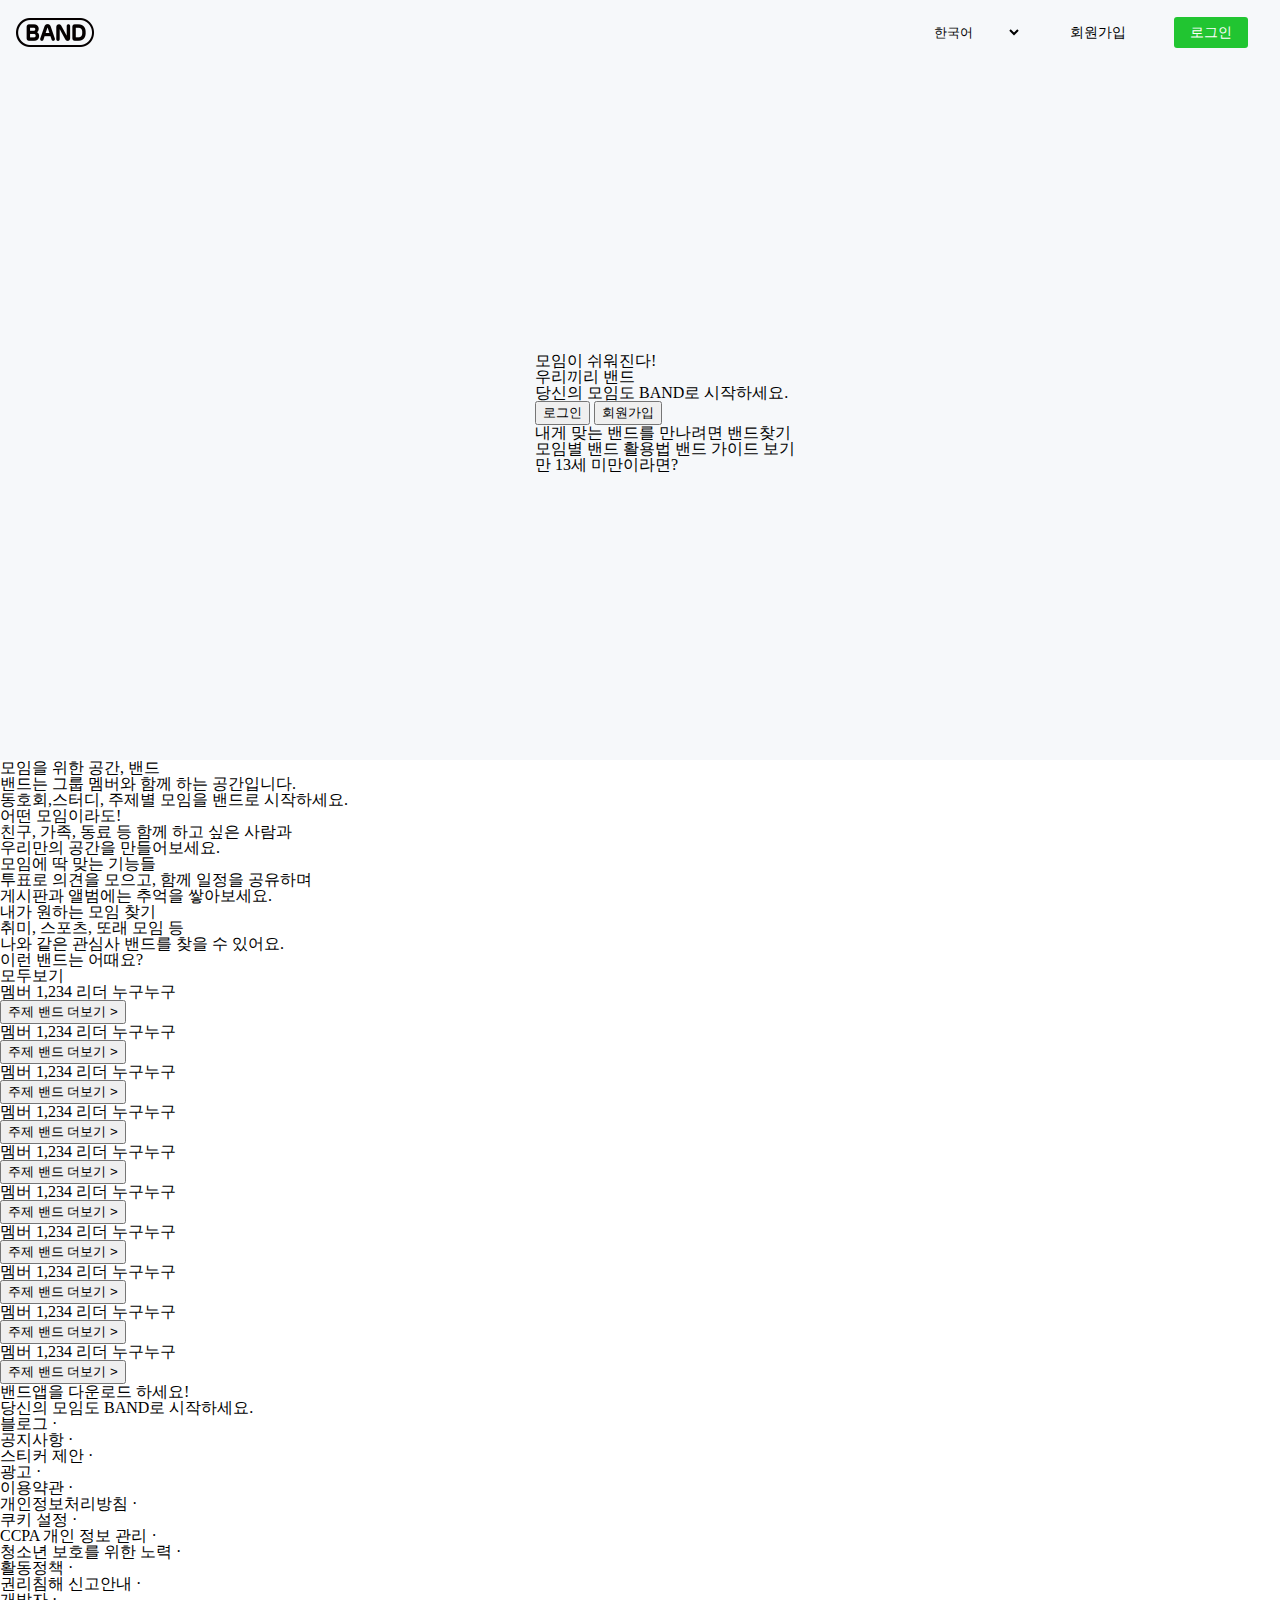
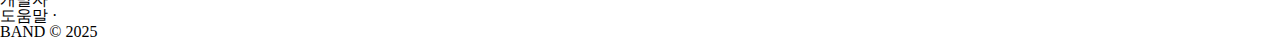
==== 네이버 같이.html @ 45ed2bb4 "naver_clone" ====
<!DOCTYPE html>
<html lang="ko">
<head>
    <meta charset="UTF-8">
    <meta name="viewport" content="width=device-width, initial-scale=1.0">
    <title>Document</title>
    <link rel="stylesheet" href="./css/reset.css">
    <link rel="stylesheet" href="./css/style네이버 같이.css">
    <style>

    </style>
</head>
<body>
    <header>
        <h1 class="logo"></h1>
        <ul class="header_menu">
            <li>
                <select name="lang" id="lang" class="lang_select">
                    <option value="en">영어</option>
                    <option value="ko" selected>한국어</option>
                    <!-- selected처음으로 보여지게함 -->
                    <option value="jp">일본어</option>
                    <option value="ch">중국어</option>
                </select>
            </li>
            <li>
                <a href="#">
                    회원가입
                </a>
            </li>
            <li>
                <a href="#">
                    로그인
                </a>
            </li>
        </ul>
    </header>

    <main>
        <section class="main_container">
            <figure class="phone_ui"></figure>
            <div class="main_text_box">
                <h2>
                    모임이 쉬워진다!
                    <br>
                    우리끼리 밴드
                </h2>
                <p>당신의 모임도 BAND로 시작하세요.</p>

                <div class="button_box">
                    <button>
                        <a href="#">
                            로그인
                        </a>
                    </button>
                    <button>
                        <a href="#">
                            회원가입
                        </a>
                    </button>
                </div>

                <div class="link_text_box">
                    <p>
                        내게 맞는 밴드를 만나려면 
                        <a href="#">
                            밴드찾기
                        </a>
                    </p>
                    <p>
                        모임별 밴드 활용법
                        <a href="#">
                            밴드 가이드 보기
                        </a>
                    </p>
                    <p>
                        만 13세 미만이라면?
                        <a href="#"></a>
                    </p>
                </div>
            </div>
        </section>

        <section class="bg_img_container">
            <h2>모임을 위한 공간, 밴드</h2>
            <p>
                밴드는 그룹 멤버와 함께 하는 공간입니다.
                <br>
                동호회,스터디, 주제별 모임을 밴드로 시작하세요.
            </p>
        </section>

        <section class="band_function">
            <ul>
                <li class="function_list">
                    <figure class="function_1"></figure>
                    <h2>
                        어떤 모임이라도!
                    </h2>
                    <p>
                        친구, 가족, 동료 등 함께 하고 싶은 사람과
                        <br>
                        우리만의 공간을 만들어보세요.
                    </p>
                </li>
                <li class="function_list">
                    <figure class="function_2"></figure>
                    <h2>
                        모임에 딱 맞는 기능들
                    </h2>
                    <p>
                        투표로 의견을 모으고, 함께 일정을 공유하며
                        <br>
                        게시판과 앨범에는 추억을 쌓아보세요.
                    </p>
                </li>
                <li class="function_list">
                    <figure class="function_3"></figure>
                    <h2>
                        내가 원하는 모임 찾기
                    </h2>
                    <p>
                        취미, 스포츠, 또래 모임 등
                        <br>
                        나와 같은 관심사 밴드를 찾을 수 있어요.
                    </p>
                </li>
            </ul>
        </section>

        <section class="band_recommend">
            <div class="wrpper">
                <div class="recommend_text">
                    <h2>
                        이런 밴드는 어때요?
                    </h2>
                    <a href="#">
                        모두보기
                    </a>
                </div>

                <ul class="recommend_ul">
                    <li class="recommend_list">
                        <figure></figure>
                        <div class="recommend_list_text">
                            <h2></h2>
                            <p></p>
                            <div>
                                <span>멤버 1,234</span>
                                <span>리더 누구누구</span>
                            </div>
                            <button class="more">
                                <span>주제</span>
                                밴드 더보기 >
                            </button>
                        </div>
                    </li>
                    <li class="recommend_list">
                        <figure></figure>
                        <div class="recommend_list_text">
                            <h2></h2>
                            <p></p>
                            <div>
                                <span>멤버 1,234</span>
                                <span>리더 누구누구</span>
                            </div>
                            <button class="more">
                                <span>주제</span>
                                밴드 더보기 >
                            </button>
                        </div>
                    </li>
                    <li class="recommend_list">
                        <figure></figure>
                        <div class="recommend_list_text">
                            <h2></h2>
                            <p></p>
                            <div>
                                <span>멤버 1,234</span>
                                <span>리더 누구누구</span>
                            </div>
                            <button class="more">
                                <span>주제</span>
                                밴드 더보기 >
                            </button>
                        </div>
                    </li>
                    <li class="recommend_list">
                        <figure></figure>
                        <div class="recommend_list_text">
                            <h2></h2>
                            <p></p>
                            <div>
                                <span>멤버 1,234</span>
                                <span>리더 누구누구</span>
                            </div>
                            <button class="more">
                                <span>주제</span>
                                밴드 더보기 >
                            </button>
                        </div>
                    </li>
                    <li class="recommend_list">
                        <figure></figure>
                        <div class="recommend_list_text">
                            <h2></h2>
                            <p></p>
                            <div>
                                <span>멤버 1,234</span>
                                <span>리더 누구누구</span>
                            </div>
                            <button class="more">
                                <span>주제</span>
                                밴드 더보기 >
                            </button>
                        </div>
                    </li>
                    <li class="recommend_list">
                        <figure></figure>
                        <div class="recommend_list_text">
                            <h2></h2>
                            <p></p>
                            <div>
                                <span>멤버 1,234</span>
                                <span>리더 누구누구</span>
                            </div>
                            <button class="more">
                                <span>주제</span>
                                밴드 더보기 >
                            </button>
                        </div>
                    </li>
                    <li class="recommend_list">
                        <figure></figure>
                        <div class="recommend_list_text">
                            <h2></h2>
                            <p></p>
                            <div>
                                <span>멤버 1,234</span>
                                <span>리더 누구누구</span>
                            </div>
                            <button class="more">
                                <span>주제</span>
                                밴드 더보기 >
                            </button>
                        </div>
                    </li>
                    <li class="recommend_list">
                        <figure></figure>
                        <div class="recommend_list_text">
                            <h2></h2>
                            <p></p>
                            <div>
                                <span>멤버 1,234</span>
                                <span>리더 누구누구</span>
                            </div>
                            <button class="more">
                                <span>주제</span>
                                밴드 더보기 >
                            </button>
                        </div>
                    </li>
                    <li class="recommend_list">
                        <figure></figure>
                        <div class="recommend_list_text">
                            <h2></h2>
                            <p></p>
                            <div>
                                <span>멤버 1,234</span>
                                <span>리더 누구누구</span>
                            </div>
                            <button class="more">
                                <span>주제</span>
                                밴드 더보기 >
                            </button>
                        </div>
                    </li>
                    <li class="recommend_list">
                        <figure></figure>
                        <div class="recommend_list_text">
                            <h2></h2>
                            <p></p>
                            <div>
                                <span>멤버 1,234</span>
                                <span>리더 누구누구</span>
                            </div>
                            <button class="more">
                                <span>주제</span>
                                밴드 더보기 >
                            </button>
                        </div>
                    </li>
                </ul>
            </div>
        </section>

        <section class="download">
            <div class="download_left">
                <figure></figure>
                <div>
                    <h2>밴드앱을 다운로드 하세요!</h2>
                    <p>당신의 모임도 BAND로 시작하세요.</p>
                </div>
            </div>
            <div class="download_store">
                <a href="#"></a>
                <a href="#"></a>
            </div>
        </section>
    </main>

    <footer>
        <ul>
            <li>블로그 ·</li>
            <li>공지사항 ·</li>
            <li>스티커 제안 ·</li>
            <li>광고 ·</li>
            <li>이용약관 ·</li>
            <li>개인정보처리방침 ·</li>
            <li>쿠키 설정 ·</li>
            <li>CCPA 개인 정보 관리 ·</li>
            <li>청소년 보호를 위한 노력 ·</li>
            <li>활동정책 ·</li>
            <li>권리침해 신고안내 ·</li>
            <li>개발자 ·</li>
            <li>도움말 ·</li>
        </ul>
        <p>
            BAND © 2025
        </p>
    </footer>
</body>
</html>
---- css/style네이버 같이.css ----
/* 헤더 시작 */
.logo {
    background: url(../image/로고들.png);
    width: 78px;
    height: 29px;
    background-position: 0 -98px;
}

header,
.header_menu {
    display: flex;
    justify-content: space-between;
    align-items: center;
}

header {
    padding: 16px;
    background: #f6f8fa;
}

.header_menu > li {
    padding: 0 16px;
    font-size: 14px;
}

.lang_select {
    padding: 8px;
    width: 100px;
    border: none;
    outline: none;
    /* outline: none; 보더 겉에 검은 상자 체크 없어짐*/
    background: #f6f8fa;
}

.lang_select:hover {
    text-decoration: underline;
    cursor: pointer;
    /* cursor: pointer; 손모양 변경 */
}

.header_menu > li > a {
    padding: 8px 16px;
}

.header_menu > li:last-child > a {
    color: #fff;
    background-color: #21c531;
    border-radius: 3px;
    transition: 0.3s;
}

.header_menu > li:last-child > a:hover {
    box-shadow: 0 4px 5px rgba(33, 197, 49, 0.3);
}
/* 헤더 끝 */

/* main_container 시작 */
.main_container {
    background-color: #f6f8fa;
    display: flex;
    justify-content: center;
    gap: 50px;
    align-items: center;
}

.phone_ui {
    background: url(../image/네이버\ 밴드\ 메인.jpg);
    width: 540;
    height: 695px;
    background-size: 540px auto;
    
}
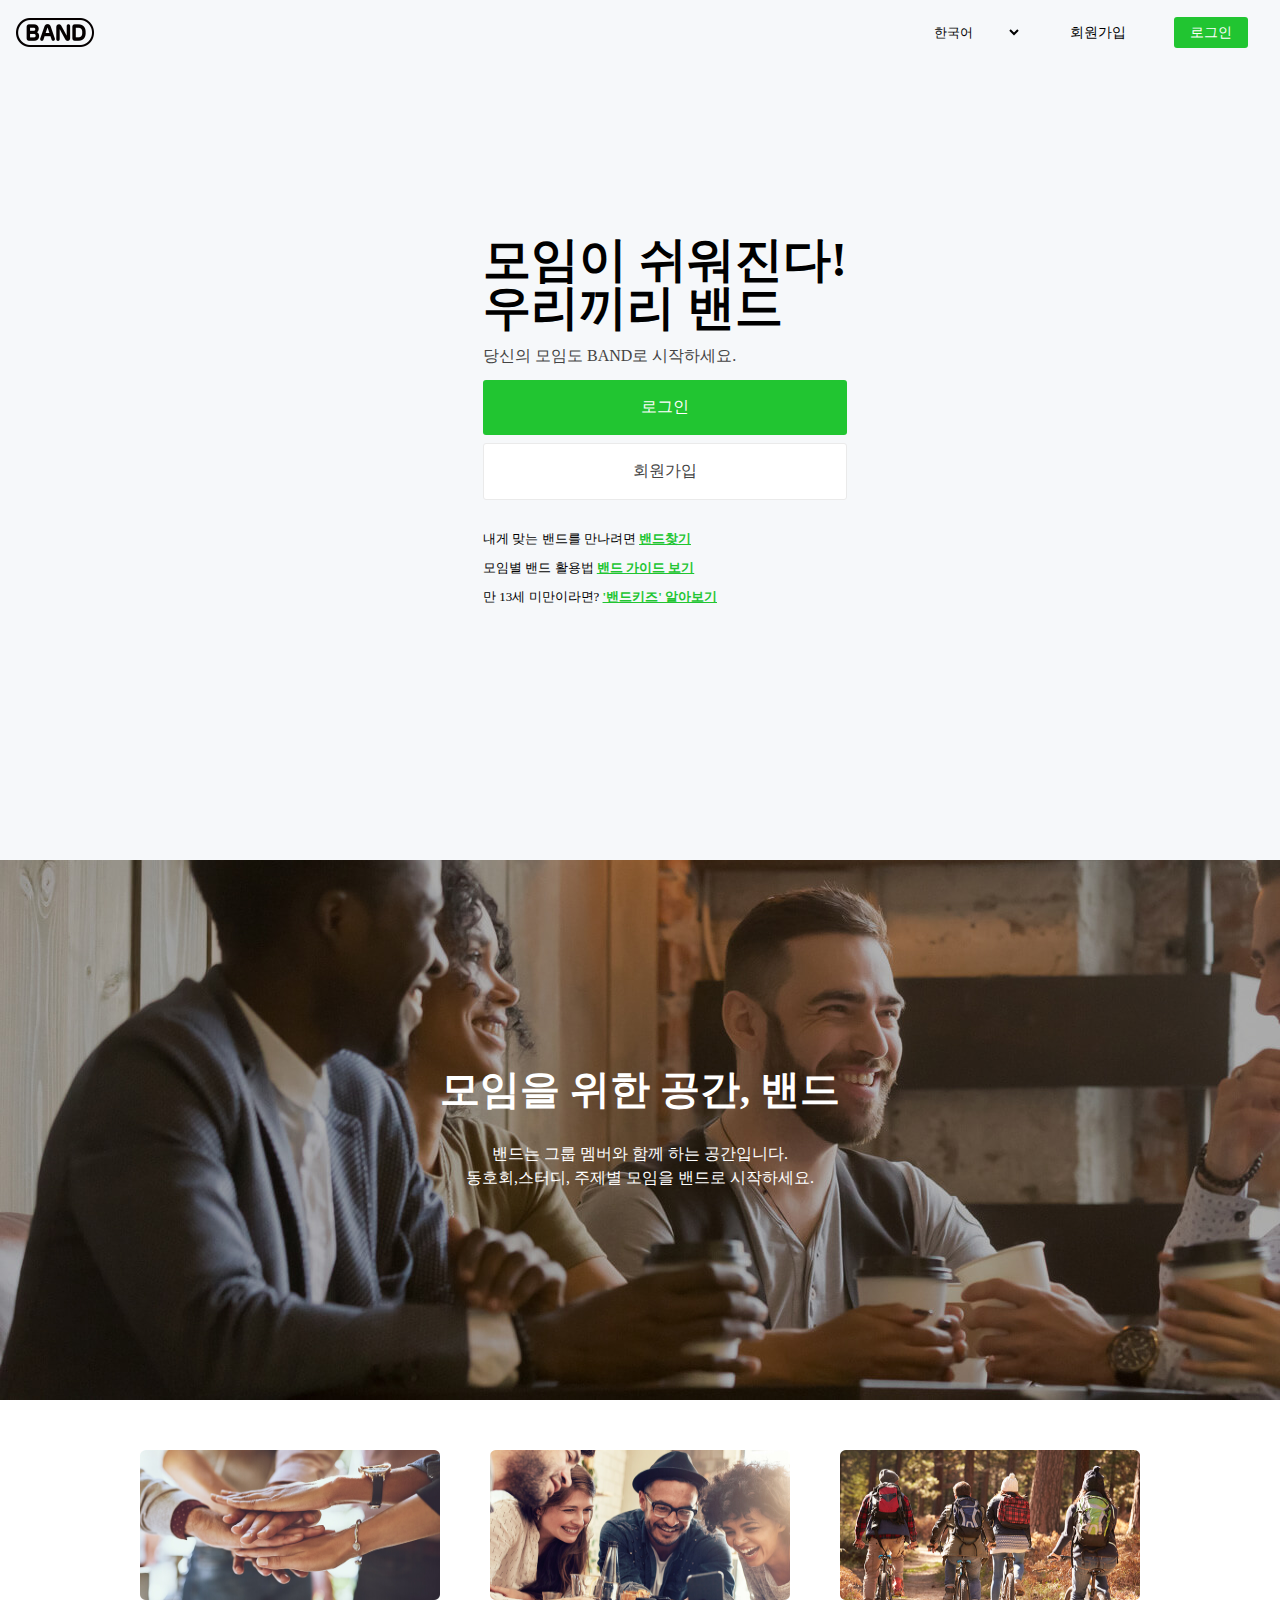
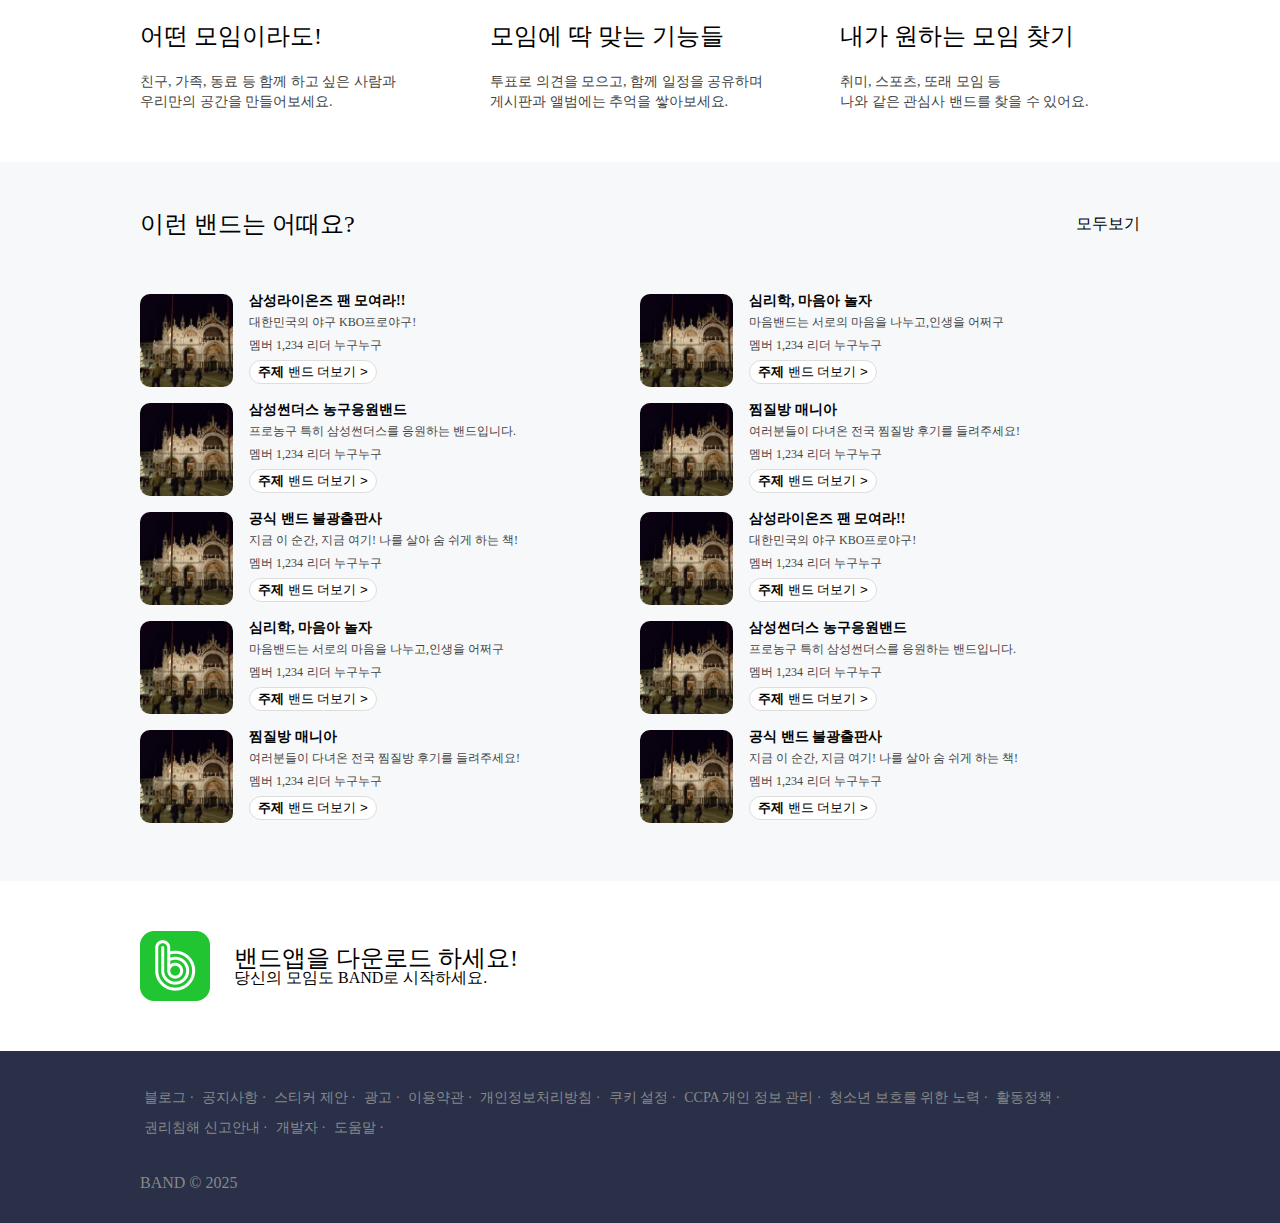
==== commit ba322f8d: "naver_clone" ====
--- a/네이버 같이.html
+++ b/네이버 같이.html
@@ -6,9 +6,6 @@
     <title>Document</title>
     <link rel="stylesheet" href="./css/reset.css">
     <link rel="stylesheet" href="./css/style네이버 같이.css">
-    <style>
-
-    </style>
 </head>
 <body>
     <header>
@@ -75,7 +72,9 @@
                     </p>
                     <p>
                         만 13세 미만이라면?
-                        <a href="#"></a>
+                        <a href="#">
+                            '밴드키즈' 알아보기
+                        </a>
                     </p>
                 </div>
             </div>
@@ -143,143 +142,143 @@
                     <li class="recommend_list">
                         <figure></figure>
                         <div class="recommend_list_text">
-                            <h2></h2>
-                            <p></p>
-                            <div>
-                                <span>멤버 1,234</span>
-                                <span>리더 누구누구</span>
-                            </div>
-                            <button class="more">
-                                <span>주제</span>
-                                밴드 더보기 >
-                            </button>
-                        </div>
-                    </li>
-                    <li class="recommend_list">
-                        <figure></figure>
-                        <div class="recommend_list_text">
-                            <h2></h2>
-                            <p></p>
-                            <div>
-                                <span>멤버 1,234</span>
-                                <span>리더 누구누구</span>
-                            </div>
-                            <button class="more">
-                                <span>주제</span>
-                                밴드 더보기 >
-                            </button>
-                        </div>
-                    </li>
-                    <li class="recommend_list">
-                        <figure></figure>
-                        <div class="recommend_list_text">
-                            <h2></h2>
-                            <p></p>
-                            <div>
-                                <span>멤버 1,234</span>
-                                <span>리더 누구누구</span>
-                            </div>
-                            <button class="more">
-                                <span>주제</span>
-                                밴드 더보기 >
-                            </button>
-                        </div>
-                    </li>
-                    <li class="recommend_list">
-                        <figure></figure>
-                        <div class="recommend_list_text">
-                            <h2></h2>
-                            <p></p>
-                            <div>
-                                <span>멤버 1,234</span>
-                                <span>리더 누구누구</span>
-                            </div>
-                            <button class="more">
-                                <span>주제</span>
-                                밴드 더보기 >
-                            </button>
-                        </div>
-                    </li>
-                    <li class="recommend_list">
-                        <figure></figure>
-                        <div class="recommend_list_text">
-                            <h2></h2>
-                            <p></p>
-                            <div>
-                                <span>멤버 1,234</span>
-                                <span>리더 누구누구</span>
-                            </div>
-                            <button class="more">
-                                <span>주제</span>
-                                밴드 더보기 >
-                            </button>
-                        </div>
-                    </li>
-                    <li class="recommend_list">
-                        <figure></figure>
-                        <div class="recommend_list_text">
-                            <h2></h2>
-                            <p></p>
-                            <div>
-                                <span>멤버 1,234</span>
-                                <span>리더 누구누구</span>
-                            </div>
-                            <button class="more">
-                                <span>주제</span>
-                                밴드 더보기 >
-                            </button>
-                        </div>
-                    </li>
-                    <li class="recommend_list">
-                        <figure></figure>
-                        <div class="recommend_list_text">
-                            <h2></h2>
-                            <p></p>
-                            <div>
-                                <span>멤버 1,234</span>
-                                <span>리더 누구누구</span>
-                            </div>
-                            <button class="more">
-                                <span>주제</span>
-                                밴드 더보기 >
-                            </button>
-                        </div>
-                    </li>
-                    <li class="recommend_list">
-                        <figure></figure>
-                        <div class="recommend_list_text">
-                            <h2></h2>
-                            <p></p>
-                            <div>
-                                <span>멤버 1,234</span>
-                                <span>리더 누구누구</span>
-                            </div>
-                            <button class="more">
-                                <span>주제</span>
-                                밴드 더보기 >
-                            </button>
-                        </div>
-                    </li>
-                    <li class="recommend_list">
-                        <figure></figure>
-                        <div class="recommend_list_text">
-                            <h2></h2>
-                            <p></p>
-                            <div>
-                                <span>멤버 1,234</span>
-                                <span>리더 누구누구</span>
-                            </div>
-                            <button class="more">
-                                <span>주제</span>
-                                밴드 더보기 >
-                            </button>
-                        </div>
-                    </li>
-                    <li class="recommend_list">
-                        <figure></figure>
-                        <div class="recommend_list_text">
-                            <h2></h2>
-                            <p></p>
+                            <h2>삼성라이온즈 팬 모여라!!</h2>
+                            <p>대한민국의 야구 KBO프로야구!</p>
+                            <div>
+                                <span>멤버 1,234</span>
+                                <span>리더 누구누구</span>
+                            </div>
+                            <button class="more">
+                                <span>주제</span>
+                                밴드 더보기 >
+                            </button>
+                        </div>
+                    </li>
+                    <li class="recommend_list">
+                        <figure></figure>
+                        <div class="recommend_list_text">
+                            <h2>심리학, 마음아 놀자</h2>
+                            <p>마음밴드는 서로의 마음을 나누고,인생을 어쩌구</p>
+                            <div>
+                                <span>멤버 1,234</span>
+                                <span>리더 누구누구</span>
+                            </div>
+                            <button class="more">
+                                <span>주제</span>
+                                밴드 더보기 >
+                            </button>
+                        </div>
+                    </li>
+                    <li class="recommend_list">
+                        <figure></figure>
+                        <div class="recommend_list_text">
+                            <h2>삼성썬더스 농구응원밴드</h2>
+                            <p>프로농구 특히 삼성썬더스를 응원하는 밴드입니다.</p>
+                            <div>
+                                <span>멤버 1,234</span>
+                                <span>리더 누구누구</span>
+                            </div>
+                            <button class="more">
+                                <span>주제</span>
+                                밴드 더보기 >
+                            </button>
+                        </div>
+                    </li>
+                    <li class="recommend_list">
+                        <figure></figure>
+                        <div class="recommend_list_text">
+                            <h2>찜질방 매니아</h2>
+                            <p>여러분들이 다녀온 전국 찜질방 후기를 들려주세요!</p>
+                            <div>
+                                <span>멤버 1,234</span>
+                                <span>리더 누구누구</span>
+                            </div>
+                            <button class="more">
+                                <span>주제</span>
+                                밴드 더보기 >
+                            </button>
+                        </div>
+                    </li>
+                    <li class="recommend_list">
+                        <figure></figure>
+                        <div class="recommend_list_text">
+                            <h2>공식 밴드 불광출판사</h2>
+                            <p>지금 이 순간, 지금 여기! 나를 살아 숨 쉬게 하는 책!</p>
+                            <div>
+                                <span>멤버 1,234</span>
+                                <span>리더 누구누구</span>
+                            </div>
+                            <button class="more">
+                                <span>주제</span>
+                                밴드 더보기 >
+                            </button>
+                        </div>
+                    </li>
+                    <li class="recommend_list">
+                        <figure></figure>
+                        <div class="recommend_list_text">
+                            <h2>삼성라이온즈 팬 모여라!!</h2>
+                            <p>대한민국의 야구 KBO프로야구!</p>
+                            <div>
+                                <span>멤버 1,234</span>
+                                <span>리더 누구누구</span>
+                            </div>
+                            <button class="more">
+                                <span>주제</span>
+                                밴드 더보기 >
+                            </button>
+                        </div>
+                    </li>
+                    <li class="recommend_list">
+                        <figure></figure>
+                        <div class="recommend_list_text">
+                            <h2>심리학, 마음아 놀자</h2>
+                            <p>마음밴드는 서로의 마음을 나누고,인생을 어쩌구</p>
+                            <div>
+                                <span>멤버 1,234</span>
+                                <span>리더 누구누구</span>
+                            </div>
+                            <button class="more">
+                                <span>주제</span>
+                                밴드 더보기 >
+                            </button>
+                        </div>
+                    </li>
+                    <li class="recommend_list">
+                        <figure></figure>
+                        <div class="recommend_list_text">
+                            <h2>삼성썬더스 농구응원밴드</h2>
+                            <p>프로농구 특히 삼성썬더스를 응원하는 밴드입니다.</p>
+                            <div>
+                                <span>멤버 1,234</span>
+                                <span>리더 누구누구</span>
+                            </div>
+                            <button class="more">
+                                <span>주제</span>
+                                밴드 더보기 >
+                            </button>
+                        </div>
+                    </li>
+                    <li class="recommend_list">
+                        <figure></figure>
+                        <div class="recommend_list_text">
+                            <h2>찜질방 매니아</h2>
+                            <p>여러분들이 다녀온 전국 찜질방 후기를 들려주세요!</p>
+                            <div>
+                                <span>멤버 1,234</span>
+                                <span>리더 누구누구</span>
+                            </div>
+                            <button class="more">
+                                <span>주제</span>
+                                밴드 더보기 >
+                            </button>
+                        </div>
+                    </li>
+                    <li class="recommend_list">
+                        <figure></figure>
+                        <div class="recommend_list_text">
+                            <h2>공식 밴드 불광출판사</h2>
+                            <p>지금 이 순간, 지금 여기! 나를 살아 숨 쉬게 하는 책!</p>
                             <div>
                                 <span>멤버 1,234</span>
                                 <span>리더 누구누구</span>
--- a/css/style네이버 같이.css
+++ b/css/style네이버 같이.css
@@ -1,3 +1,9 @@
+:root {
+    --main-green: #21c531;
+    --background: #f6f8fa;
+    --font-black-color: #444;
+}
+
 /* 헤더 시작 */
 .logo {
     background: url(../image/로고들.png);
@@ -42,7 +48,8 @@
     padding: 8px 16px;
 }
 
-.header_menu > li:last-child > a {
+.header_menu > li:last-child > a,
+.button_box > button:first-child {
     color: #fff;
     background-color: #21c531;
     border-radius: 3px;
@@ -61,6 +68,7 @@
     justify-content: center;
     gap: 50px;
     align-items: center;
+    padding: 50px 0;
 }
 
 .phone_ui {
@@ -68,5 +76,275 @@
     width: 540;
     height: 695px;
     background-size: 540px auto;
-    
-}+}
+
+.main_text_box {
+    margin-bottom: 70px;
+}
+
+.main_text_box > h2 {
+    font-size: 48px;
+    /* 폰트 사이즈는 홀수단위로 잘 쓰지 않음 24이후부터는 8씩 커짐 */
+    font-weight: 600;
+    margin-bottom: 16px;
+}
+
+.main_text_box > p,
+.button_box > button:last-child > a {
+    color: #444;
+}
+
+.button_box {
+    display: flex;
+    flex-direction: column;
+    margin: 16px 0 32px 0;
+}
+
+.button_box > button {
+    border: none;
+    font-size: 16px;
+    border-radius: 3px;
+}
+
+.button_box > button > a {
+    color: #fff;
+    display: inline-block;
+    width: 100%;
+    box-sizing: border-box;
+    padding: 16px;
+}
+
+.button_box > button:last-child {
+    margin-top: 8px;
+    background-color: #fff;
+    border: 1px solid #eaeaea;
+}
+
+.button_box > button:first-child:hover {
+    box-shadow: 0 4px 5px rgba(33,197,49,0.3);
+}
+
+.button_box > button:last-child:hover {
+    box-shadow: 0 4px 5px rgba(171, 173, 171, 0.2);
+}
+
+.link_text_box > p {
+    margin: 16px 0;
+    font-size: 13px;
+    /* 옛날 사이트라 가이드 라인이 만들어 지기 전 이기 때문에 폰트 사이즈 똑같이 하기 위해 13으로 설정 */
+}
+
+.link_text_box > p > a {
+    color: #21c531;
+    text-decoration: underline;
+    font-weight: 800;
+}
+/* main-container 끝 */
+
+/* bg_img_container 시작 */
+.bg_img_container {
+    background: url(../image/네이버\ 밴드\ 메인2.jpg);
+    height: 540px;
+    background-size: cover;
+    color: #fff;
+    display: flex;
+    flex-direction: column;
+    justify-content: center;
+    text-align: center;
+}
+
+.bg_img_container > h2 {
+    font-size: 40px;
+    margin-bottom: 32px;
+    font-weight: 600;
+}
+
+.bg_img_container > p {
+    line-height: 24px;
+    font-weight: 500;
+}
+/* bg_img_container 끝 */
+
+/* band_function 시작 */
+.band_function {
+    display: flex;
+    justify-content: center;
+    margin-top: 50px;
+}
+
+.band_function > ul {
+    display: flex;
+    width: 1000px;
+    justify-content: space-between;
+}
+
+.function_1 {
+    background: url(../image/손모으기사진.jpg);
+    background-size: 300px 150px;
+}
+.function_2 {
+    background: url(../모여서\ 웃음.jpg);
+    background-size: 300px 150px;
+}
+.function_3 {
+    background: url(../image/자전거동호회.jpg);
+    background-size: 300px 150px;
+}
+
+.function_list > figure {
+    width: 300px;
+    height: 150px;
+}
+
+.function_list > h2 {
+    font-size: 24px;
+    margin: 24px 0;
+}
+
+.function_list > p {
+    font-size: 14px;
+    line-height: 20px;
+    color: #444;
+}
+/* band_function 끝 */
+
+/* band_recommend 시작 */
+.band_recommend {
+    margin-top: 50px;
+    background: #f6f8fa;
+    padding: 50px 0;
+}
+
+.wrpper {
+    width: 1000px;
+    margin: 0 auto;
+}
+
+.recommend_text > h2 {
+    font-size: 24px;
+}
+
+.recommend_text {
+    display: flex;
+    justify-content: space-between;
+    align-items: center;
+    margin-bottom: 50px;
+}
+
+ .recommend_ul {
+    display: flex;
+    flex-wrap: wrap;
+    justify-content: space-between;
+}
+
+.recommend_list {
+    display: flex;
+    width: 500px;
+    margin: 8px 0;
+}
+
+.recommend_list > figure {
+    background: url(../image/8_8g1Ud018svcdlrauyi1ns1p_3s5f2x.jpg);
+    width: 93px;
+    height: 93px;
+    background-size: cover;
+    border-radius: 10px;
+    margin-right: 16px;
+}
+
+.recommend_list_text > h2 {
+    font-size: 14px;
+    font-weight: 600;
+}
+
+.recommend_list_text > p,
+.recommend_list_text > div > span {
+    font-size: 12px;
+    color: var(--font-black-color);
+    margin: 8px 0;
+}
+
+.more {
+    padding: 2px 8px;
+    background-color: #fff;
+    border: 1px solid #ddd;
+    border-radius: 16px;
+    margin-top: 8px;
+}
+
+.more > span {
+    color: #000;
+    font-weight: 600;
+}
+/* band_recommend 끝 */
+
+/* download 시작 */
+.download {
+    display: flex;
+    justify-content: space-between;
+    width: 1000px;
+    margin: 0 auto;
+    padding: 50px;
+}
+
+.download_left {
+    display: flex;
+    align-items: center;
+}
+
+.download_left > figure {
+    background: url(../image/로고들.png);
+    width: 70px;
+    height: 70px;
+    background-position: -162px 0;
+}
+
+.download_left > div {
+    margin-left: 24px;
+}
+
+.download_left > div > h2 {
+    font-size: 24px;
+    font-weight: 500;
+}
+.download_store > a:first-child {
+    display: inline-block;
+    background: url(../image/로고들.png);
+    width: 162;
+    height: 47;
+    background-position: 0 0;
+}
+.download_store > a:last-child {
+    display: inline-block;
+    background: url(../image/로고들.png);
+    width: 162;
+    height: 47;
+    background-position: 0 -49px;
+}
+/* download 끝 */
+
+/* footer 시작 */
+footer {
+    background: #2A3048;
+    padding: 32px;
+}
+
+footer > ul {
+    display: flex;
+    color: #888;
+    font-size: 14px;
+    width: 1000px;
+    margin: 0 auto;
+    flex-wrap: wrap;
+}
+
+footer > ul > li {
+    margin: 8px 4px;
+}
+
+footer > p {
+    color: #888;
+    width: 1000px;
+    margin: 32px auto 0 auto;
+}
+/* footer 끝 */